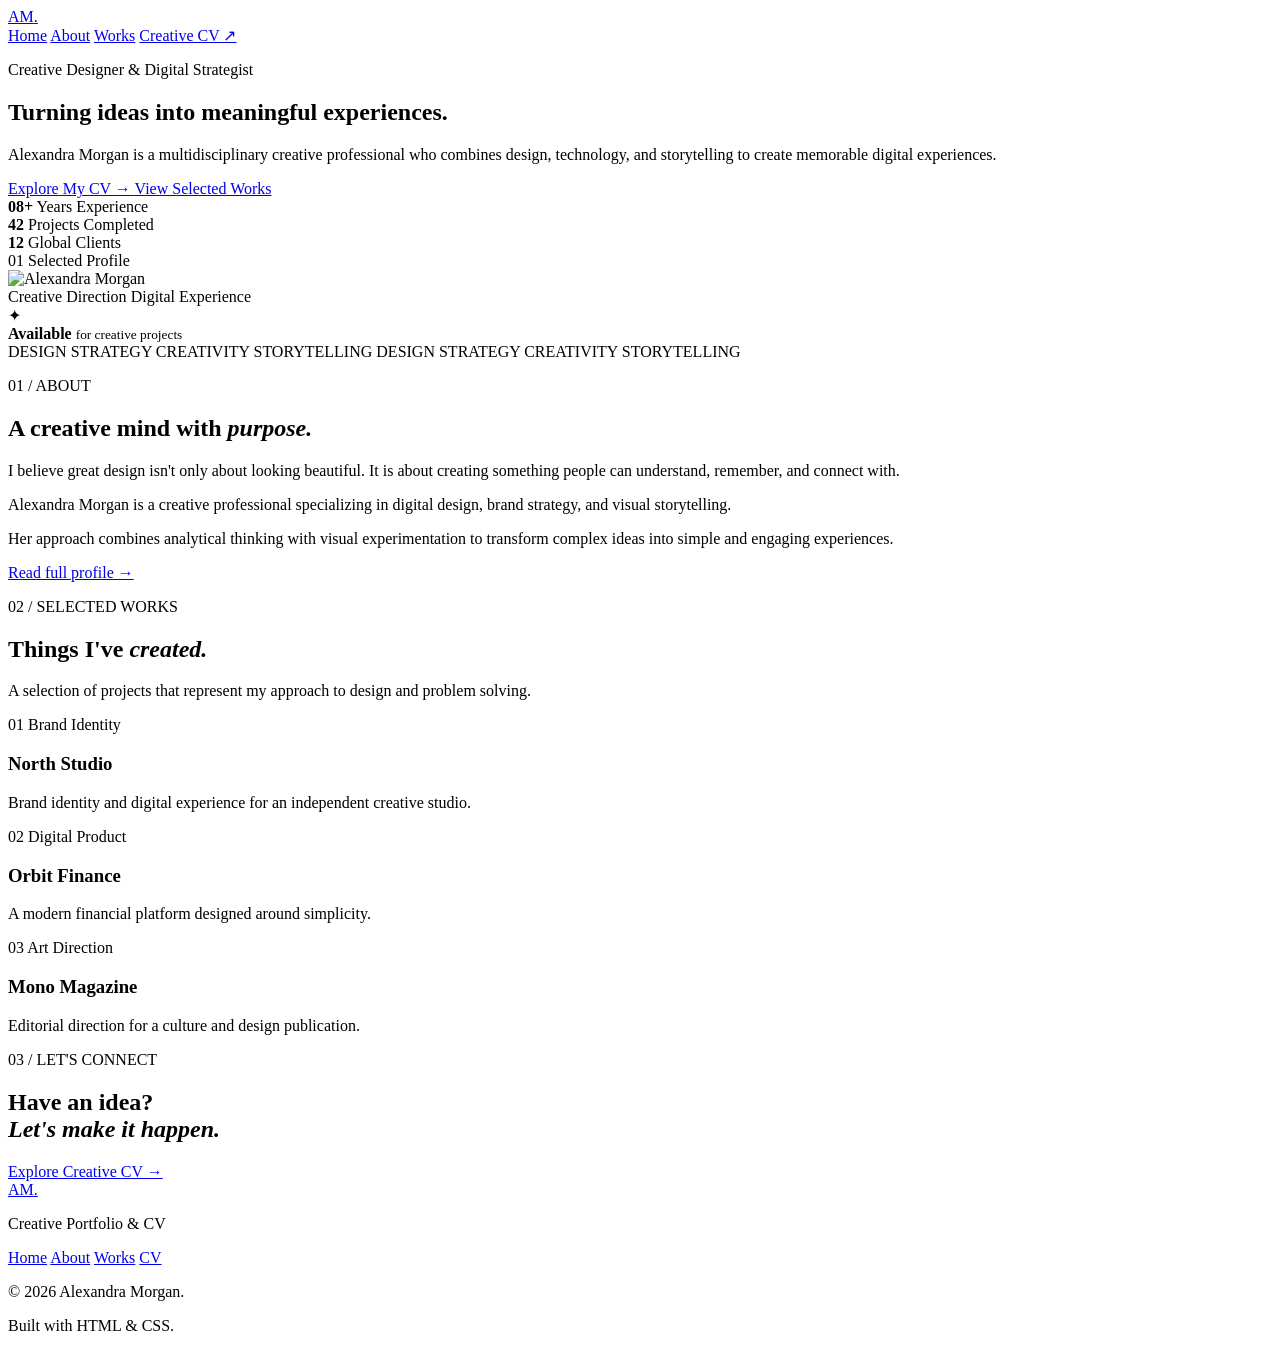
==== index.html @ a30b36d8 "Add files via upload" ====
<!DOCTYPE html>
<html lang="id">
<head>
    <meta charset="UTF-8">
    <meta name="viewport" content="width=device-width, initial-scale=1.0">

    <title>Alexandra Morgan | Creative Portfolio</title>

    <link rel="stylesheet" href="css/style.css">
</head>

<body>

    <!-- ================= NAVBAR ================= -->
    <header class="navbar">
        <div class="container nav-container">

            <a href="index.html" class="logo">
                AM<span>.</span>
            </a>

            <nav class="nav-menu">
                <a href="index.html" class="nav-link active">Home</a>
                <a href="#about" class="nav-link">About</a>
                <a href="#works" class="nav-link">Works</a>
                <a href="cv.html" class="nav-link nav-cv">Creative CV ↗</a>
            </nav>

        </div>
    </header>


    <main>

        <!-- ================= HERO ================= -->
        <section class="hero">

            <div class="hero-decoration decoration-one"></div>
            <div class="hero-decoration decoration-two"></div>

            <div class="container hero-grid">

                <div class="hero-content">

                    <p class="eyebrow">
                        Creative Designer & Digital Strategist
                    </p>

                    <h1>
                        Turning ideas into
                        <span>meaningful experiences.</span>
                    </h1>

                    <p class="hero-description">
                        Alexandra Morgan is a multidisciplinary creative
                        professional who combines design, technology, and
                        storytelling to create memorable digital experiences.
                    </p>

                    <div class="hero-buttons">

                        <a href="cv.html" class="btn btn-primary">
                            Explore My CV
                            <span>→</span>
                        </a>

                        <a href="#works" class="btn btn-secondary">
                            View Selected Works
                        </a>

                    </div>

                    <div class="hero-stats">

                        <div class="stat">
                            <strong>08+</strong>
                            <span>Years Experience</span>
                        </div>

                        <div class="stat">
                            <strong>42</strong>
                            <span>Projects Completed</span>
                        </div>

                        <div class="stat">
                            <strong>12</strong>
                            <span>Global Clients</span>
                        </div>

                    </div>

                </div>


                <div class="hero-visual">

                    <div class="image-frame">

                        <div class="image-label">
                            <span>01</span>
                            Selected Profile
                        </div>

                        <img
                            src="assets/profile.jpg"
                            alt="Alexandra Morgan"
                        >

                        <div class="image-caption">
                            <span>Creative Direction</span>
                            <span>Digital Experience</span>
                        </div>

                    </div>

                    <div class="floating-card">
                        <span class="floating-icon">✦</span>
                        <div>
                            <strong>Available</strong>
                            <small>for creative projects</small>
                        </div>
                    </div>

                </div>

            </div>

        </section>


        <!-- ================= MARQUEE ================= -->
        <section class="marquee-section">

            <div class="marquee">
                <span>DESIGN</span>
                <span>STRATEGY</span>
                <span>CREATIVITY</span>
                <span>STORYTELLING</span>
                <span>DESIGN</span>
                <span>STRATEGY</span>
                <span>CREATIVITY</span>
                <span>STORYTELLING</span>
            </div>

        </section>


        <!-- ================= ABOUT ================= -->
        <section class="section about-section" id="about">

            <div class="container">

                <div class="section-heading">

                    <p class="section-number">01 / ABOUT</p>

                    <h2>
                        A creative mind with
                        <em>purpose.</em>
                    </h2>

                </div>


                <div class="about-grid">

                    <div class="about-intro">

                        <p class="large-text">
                            I believe great design isn't only about
                            looking beautiful. It is about creating
                            something people can understand, remember,
                            and connect with.
                        </p>

                    </div>


                    <div class="about-description">

                        <p>
                            Alexandra Morgan is a creative professional
                            specializing in digital design, brand strategy,
                            and visual storytelling.
                        </p>

                        <p>
                            Her approach combines analytical thinking with
                            visual experimentation to transform complex
                            ideas into simple and engaging experiences.
                        </p>

                        <a href="cv.html" class="text-link">
                            Read full profile →
                        </a>

                    </div>

                </div>

            </div>

        </section>


        <!-- ================= WORKS ================= -->
        <section class="section works-section" id="works">

            <div class="container">

                <div class="section-heading heading-flex">

                    <div>
                        <p class="section-number">02 / SELECTED WORKS</p>

                        <h2>
                            Things I've
                            <em>created.</em>
                        </h2>
                    </div>

                    <p class="heading-description">
                        A selection of projects that represent my
                        approach to design and problem solving.
                    </p>

                </div>


                <div class="works-grid">

                    <article class="work-card work-large">

                        <div class="work-image work-image-one">
                            <span class="work-number">01</span>
                            <span class="work-category">
                                Brand Identity
                            </span>
                        </div>

                        <div class="work-info">
                            <h3>North Studio</h3>
                            <p>
                                Brand identity and digital experience
                                for an independent creative studio.
                            </p>
                        </div>

                    </article>


                    <article class="work-card">

                        <div class="work-image work-image-two">
                            <span class="work-number">02</span>
                            <span class="work-category">
                                Digital Product
                            </span>
                        </div>

                        <div class="work-info">
                            <h3>Orbit Finance</h3>
                            <p>
                                A modern financial platform designed
                                around simplicity.
                            </p>
                        </div>

                    </article>


                    <article class="work-card">

                        <div class="work-image work-image-three">
                            <span class="work-number">03</span>
                            <span class="work-category">
                                Art Direction
                            </span>
                        </div>

                        <div class="work-info">
                            <h3>Mono Magazine</h3>
                            <p>
                                Editorial direction for a culture
                                and design publication.
                            </p>
                        </div>

                    </article>

                </div>

            </div>

        </section>


        <!-- ================= CTA ================= -->
        <section class="cta-section">

            <div class="container cta-content">

                <p class="section-number">03 / LET'S CONNECT</p>

                <h2>
                    Have an idea?
                    <br>
                    <em>Let's make it happen.</em>
                </h2>

                <a href="cv.html" class="btn btn-light">
                    Explore Creative CV →
                </a>

            </div>

        </section>

    </main>


    <!-- ================= FOOTER ================= -->
    <footer class="footer">

        <div class="container footer-grid">

            <div>
                <a href="index.html" class="logo">
                    AM<span>.</span>
                </a>

                <p>
                    Creative Portfolio & CV
                </p>
            </div>

            <div class="footer-links">
                <a href="index.html">Home</a>
                <a href="#about">About</a>
                <a href="#works">Works</a>
                <a href="cv.html">CV</a>
            </div>

            <div class="footer-copy">
                <p>
                    © 2026 Alexandra Morgan.
                </p>
                <p>
                    Built with HTML & CSS.
                </p>
            </div>

        </div>

    </footer>

</body>
</html>
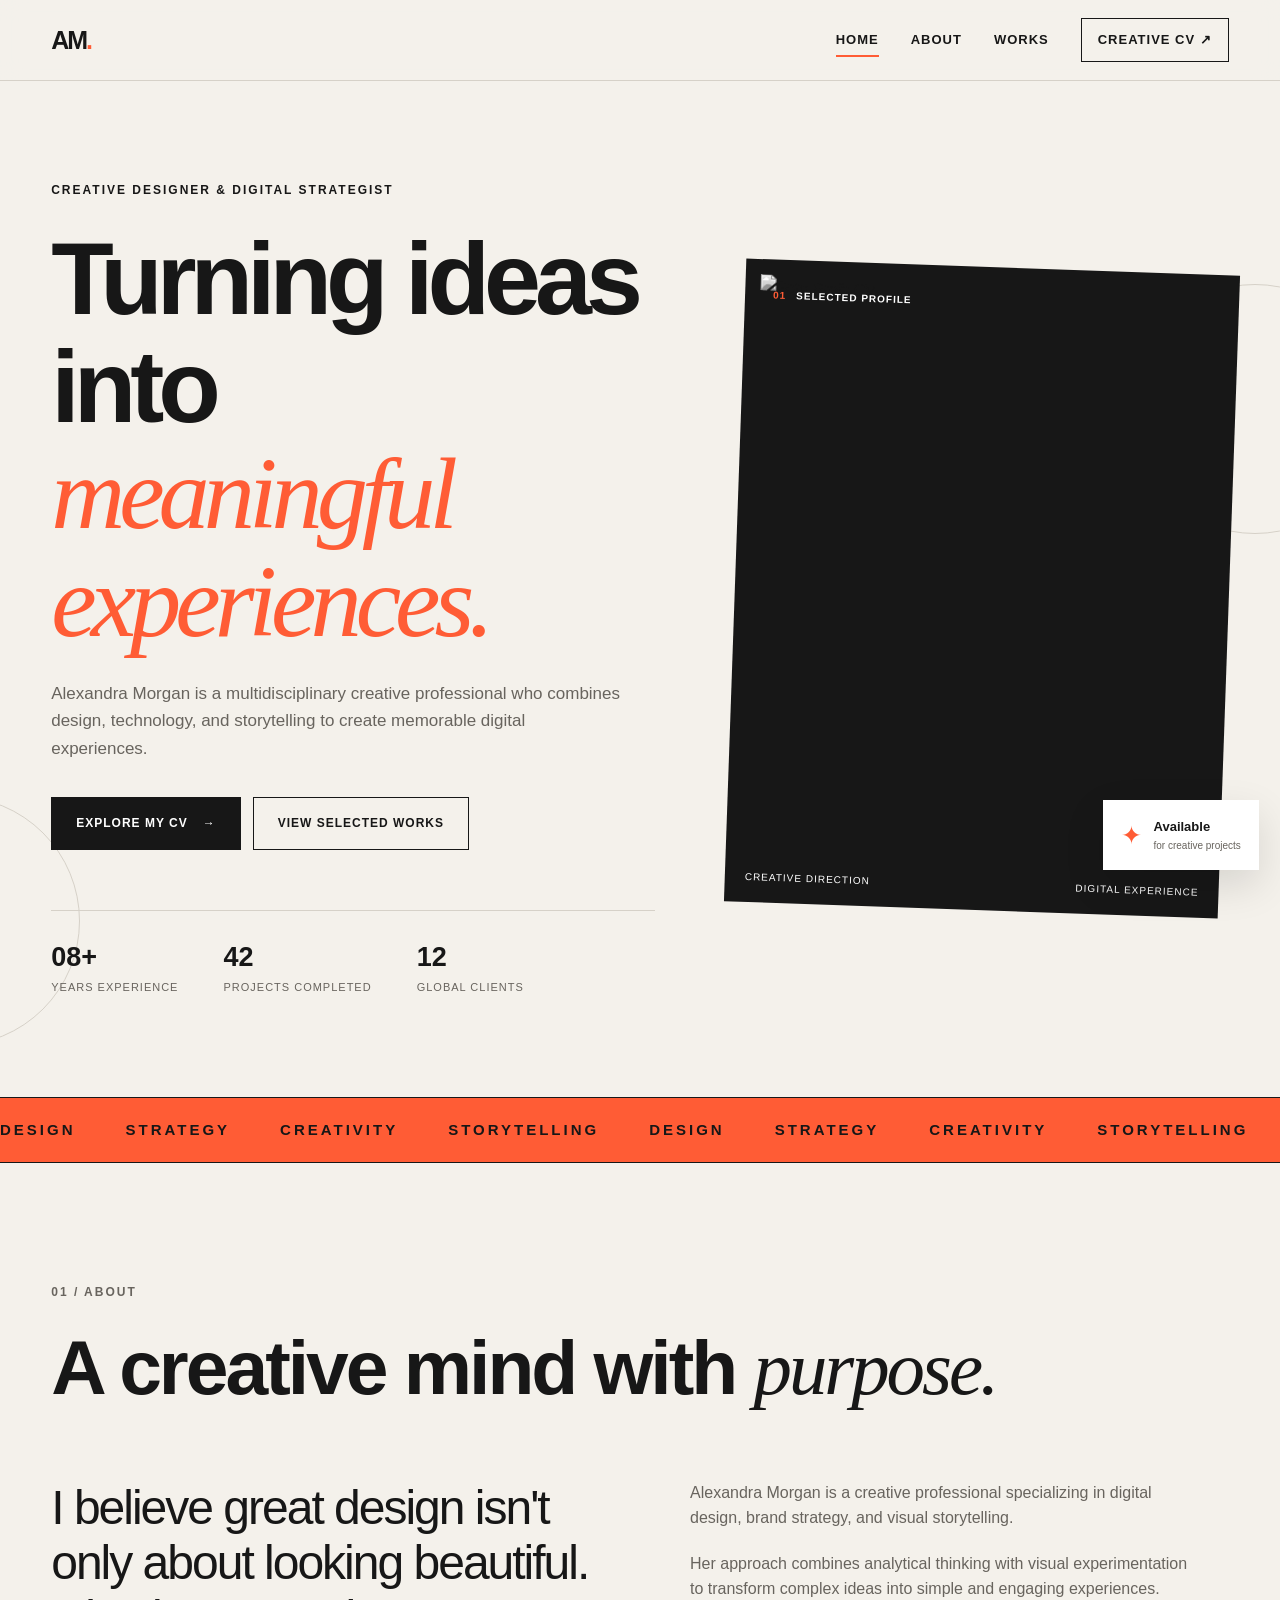
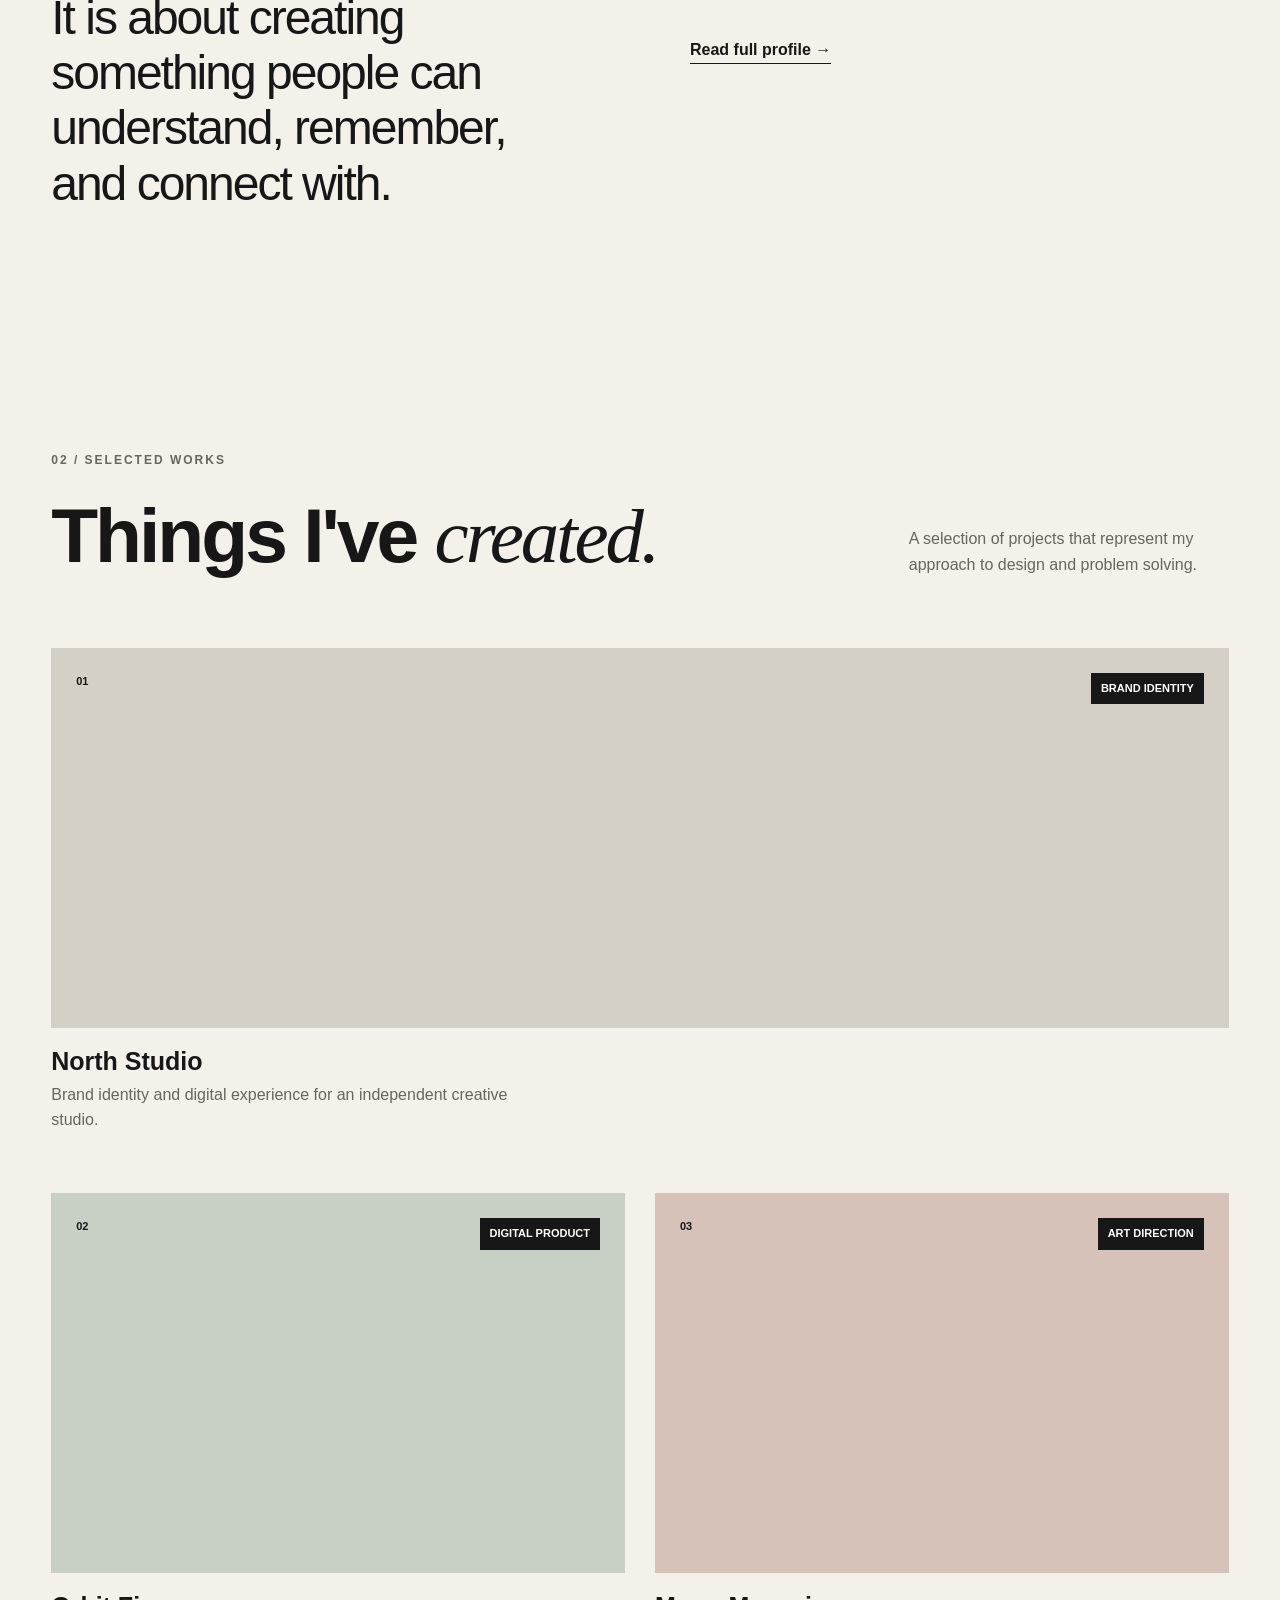
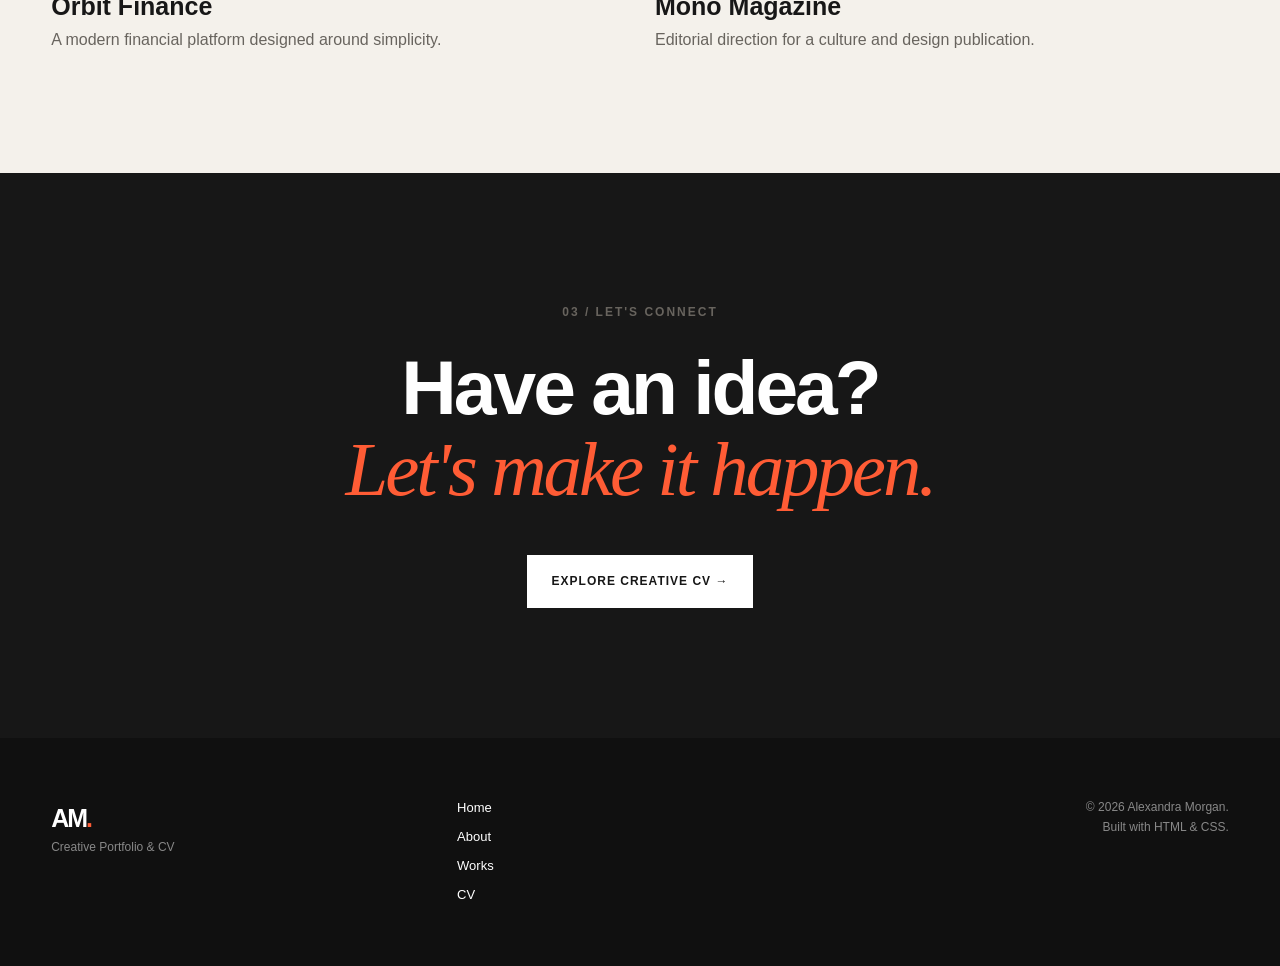
==== commit bdde579c: "Update index.html" ====
--- a/index.html
+++ b/index.html
@@ -102,8 +102,8 @@
                         </div>
 
                         <img
-                            src="assets/profile.jpg"
-                            alt="Alexandra Morgan"
+                            src="assets/profile.avif"
+                            alt="Foto Profil CV"
                         >
 
                         <div class="image-caption">
@@ -355,4 +355,4 @@
     </footer>
 
 </body>
-</html>+</html>
--- a/css/style.css
+++ b/css/style.css
@@ -0,0 +1,1251 @@
+/* =====================================================
+   RESET
+===================================================== */
+
+* {
+    margin: 0;
+    padding: 0;
+    box-sizing: border-box;
+}
+
+html {
+    scroll-behavior: smooth;
+}
+
+body {
+    font-family: Arial, Helvetica, sans-serif;
+    background: #f4f1eb;
+    color: #171717;
+    line-height: 1.6;
+}
+
+img {
+    max-width: 100%;
+    display: block;
+}
+
+a {
+    color: inherit;
+    text-decoration: none;
+}
+
+
+/* =====================================================
+   VARIABLES
+===================================================== */
+
+:root {
+    --bg: #f4f1eb;
+    --dark: #171717;
+    --muted: #68645e;
+    --light: #ffffff;
+    --line: #d6d1c8;
+    --accent: #ff5c35;
+
+    --container: 1180px;
+}
+
+
+/* =====================================================
+   GLOBAL
+===================================================== */
+
+.container {
+    width: min(92%, var(--container));
+    margin: 0 auto;
+}
+
+.section {
+    padding: 120px 0;
+}
+
+.eyebrow,
+.section-number {
+    text-transform: uppercase;
+    letter-spacing: 2px;
+    font-size: 12px;
+    font-weight: 700;
+}
+
+.section-number {
+    color: var(--muted);
+    margin-bottom: 25px;
+}
+
+h1,
+h2,
+h3 {
+    line-height: 1.05;
+}
+
+h2 {
+    font-size: clamp(42px, 6vw, 78px);
+    letter-spacing: -3px;
+}
+
+h2 em {
+    font-family: Georgia, serif;
+    font-weight: 400;
+}
+
+
+/* =====================================================
+   NAVBAR
+===================================================== */
+
+.navbar {
+    position: sticky;
+    top: 0;
+    z-index: 1000;
+
+    background: rgba(244, 241, 235, 0.92);
+    backdrop-filter: blur(12px);
+
+    border-bottom: 1px solid var(--line);
+}
+
+.nav-container {
+    min-height: 80px;
+
+    display: flex;
+    align-items: center;
+    justify-content: space-between;
+}
+
+.logo {
+    font-size: 25px;
+    font-weight: 900;
+    letter-spacing: -2px;
+}
+
+.logo span {
+    color: var(--accent);
+}
+
+.nav-menu {
+    display: flex;
+    align-items: center;
+    gap: 32px;
+}
+
+.nav-link {
+    position: relative;
+
+    font-size: 13px;
+    font-weight: 700;
+    text-transform: uppercase;
+    letter-spacing: 1px;
+
+    transition: color 0.3s ease;
+}
+
+.nav-link::after {
+    content: "";
+
+    position: absolute;
+    left: 0;
+    bottom: -7px;
+
+    width: 0;
+    height: 2px;
+
+    background: var(--accent);
+
+    transition: width 0.3s ease;
+}
+
+.nav-link:hover::after,
+.nav-link.active::after {
+    width: 100%;
+}
+
+.nav-link:hover {
+    color: var(--accent);
+}
+
+.nav-cv {
+    border: 1px solid var(--dark);
+    padding: 11px 16px;
+}
+
+.nav-cv:hover {
+    background: var(--dark);
+    color: var(--light);
+}
+
+
+/* =====================================================
+   HERO
+===================================================== */
+
+.hero {
+    position: relative;
+    overflow: hidden;
+
+    min-height: calc(100vh - 80px);
+
+    display: flex;
+    align-items: center;
+
+    padding: 100px 0;
+}
+
+.hero-grid {
+    display: grid;
+    grid-template-columns: 1.1fr 0.9fr;
+    align-items: center;
+    gap: 80px;
+}
+
+.hero-content {
+    position: relative;
+    z-index: 2;
+}
+
+.hero h1 {
+    max-width: 800px;
+
+    margin: 25px 0;
+
+    font-size: clamp(58px, 8vw, 105px);
+    letter-spacing: -6px;
+}
+
+.hero h1 span {
+    display: block;
+    color: var(--accent);
+
+    font-family: Georgia, serif;
+    font-style: italic;
+    font-weight: 400;
+}
+
+.hero-description {
+    max-width: 570px;
+
+    margin-bottom: 35px;
+
+    color: var(--muted);
+    font-size: 17px;
+}
+
+.hero-buttons {
+    display: flex;
+    flex-wrap: wrap;
+    gap: 12px;
+}
+
+
+/* =====================================================
+   BUTTON
+===================================================== */
+
+.btn {
+    display: inline-flex;
+    align-items: center;
+    justify-content: center;
+    gap: 15px;
+
+    padding: 16px 24px;
+
+    border: 1px solid var(--dark);
+
+    font-size: 12px;
+    font-weight: 800;
+    text-transform: uppercase;
+    letter-spacing: 1px;
+
+    transition:
+        transform 0.3s ease,
+        background 0.3s ease,
+        color 0.3s ease;
+}
+
+.btn:hover {
+    transform: translateY(-4px);
+}
+
+.btn-primary {
+    background: var(--dark);
+    color: var(--light);
+}
+
+.btn-primary:hover {
+    background: var(--accent);
+    border-color: var(--accent);
+}
+
+.btn-secondary:hover {
+    background: var(--dark);
+    color: var(--light);
+}
+
+.btn-light {
+    background: var(--light);
+    color: var(--dark);
+    border-color: var(--light);
+}
+
+.btn-light:hover {
+    background: transparent;
+    color: var(--light);
+}
+
+
+/* =====================================================
+   HERO STATS
+===================================================== */
+
+.hero-stats {
+    display: flex;
+    gap: 45px;
+
+    margin-top: 60px;
+    padding-top: 25px;
+
+    border-top: 1px solid var(--line);
+}
+
+.stat {
+    display: flex;
+    flex-direction: column;
+}
+
+.stat strong {
+    font-size: 27px;
+}
+
+.stat span {
+    color: var(--muted);
+    font-size: 11px;
+    text-transform: uppercase;
+    letter-spacing: 1px;
+}
+
+
+/* =====================================================
+   HERO IMAGE
+===================================================== */
+
+.hero-visual {
+    position: relative;
+}
+
+.image-frame {
+    position: relative;
+
+    padding: 15px;
+
+    background: var(--dark);
+
+    transform: rotate(2deg);
+
+    transition: transform 0.5s ease;
+}
+
+.image-frame:hover {
+    transform: rotate(0deg);
+}
+
+.image-frame img {
+    width: 100%;
+    aspect-ratio: 4 / 5;
+    object-fit: cover;
+    filter: grayscale(100%);
+}
+
+.image-label {
+    position: absolute;
+    top: 28px;
+    left: 28px;
+
+    z-index: 2;
+
+    display: flex;
+    gap: 10px;
+
+    color: var(--light);
+
+    font-size: 10px;
+    font-weight: 700;
+    text-transform: uppercase;
+    letter-spacing: 1px;
+}
+
+.image-label span {
+    color: var(--accent);
+}
+
+.image-caption {
+    display: flex;
+    justify-content: space-between;
+
+    padding: 15px 5px 2px;
+
+    color: var(--light);
+
+    font-size: 10px;
+    text-transform: uppercase;
+    letter-spacing: 1px;
+}
+
+.floating-card {
+    position: absolute;
+    right: -30px;
+    bottom: 40px;
+
+    display: flex;
+    align-items: center;
+    gap: 12px;
+
+    padding: 15px 18px;
+
+    background: var(--light);
+    box-shadow: 0 15px 40px rgba(0, 0, 0, 0.12);
+}
+
+.floating-card strong,
+.floating-card small {
+    display: block;
+}
+
+.floating-card strong {
+    font-size: 13px;
+}
+
+.floating-card small {
+    color: var(--muted);
+    font-size: 10px;
+}
+
+.floating-icon {
+    color: var(--accent);
+    font-size: 25px;
+}
+
+
+/* =====================================================
+   DECORATION
+===================================================== */
+
+.hero-decoration {
+    position: absolute;
+
+    width: 250px;
+    height: 250px;
+
+    border-radius: 50%;
+
+    border: 1px solid var(--line);
+}
+
+.decoration-one {
+    right: -100px;
+    top: 20%;
+}
+
+.decoration-two {
+    left: -170px;
+    bottom: 5%;
+}
+
+
+/* =====================================================
+   MARQUEE
+===================================================== */
+
+.marquee-section {
+    overflow: hidden;
+
+    border-top: 1px solid var(--dark);
+    border-bottom: 1px solid var(--dark);
+
+    padding: 20px 0;
+
+    background: var(--accent);
+}
+
+.marquee {
+    display: flex;
+    width: max-content;
+    gap: 50px;
+
+    animation: marquee 20s linear infinite;
+}
+
+.marquee span {
+    font-size: 15px;
+    font-weight: 900;
+    letter-spacing: 3px;
+}
+
+@keyframes marquee {
+    from {
+        transform: translateX(0);
+    }
+
+    to {
+        transform: translateX(-50%);
+    }
+}
+
+
+/* =====================================================
+   ABOUT
+===================================================== */
+
+.section-heading {
+    margin-bottom: 70px;
+}
+
+.about-grid {
+    display: grid;
+    grid-template-columns: 1fr 1fr;
+    gap: 100px;
+}
+
+.large-text {
+    font-size: clamp(30px, 4vw, 48px);
+    line-height: 1.15;
+    letter-spacing: -2px;
+}
+
+.about-description {
+    max-width: 500px;
+    color: var(--muted);
+}
+
+.about-description p + p {
+    margin-top: 20px;
+}
+
+.text-link {
+    display: inline-block;
+
+    margin-top: 35px;
+
+    color: var(--dark);
+
+    border-bottom: 1px solid var(--dark);
+
+    font-weight: 700;
+}
+
+.text-link:hover {
+    color: var(--accent);
+    border-color: var(--accent);
+}
+
+
+/* =====================================================
+   WORKS
+===================================================== */
+
+.heading-flex {
+    display: flex;
+    align-items: end;
+    justify-content: space-between;
+    gap: 40px;
+}
+
+.heading-description {
+    max-width: 320px;
+    color: var(--muted);
+}
+
+.works-grid {
+    display: grid;
+    grid-template-columns: repeat(2, 1fr);
+    gap: 60px 30px;
+}
+
+.work-card {
+    transition: transform 0.3s ease;
+}
+
+.work-card:hover {
+    transform: translateY(-8px);
+}
+
+.work-large {
+    grid-column: span 2;
+}
+
+.work-image {
+    position: relative;
+
+    min-height: 380px;
+
+    display: flex;
+    align-items: space-between;
+    justify-content: space-between;
+
+    padding: 25px;
+
+    overflow: hidden;
+}
+
+.work-image::after {
+    content: "VIEW PROJECT →";
+
+    position: absolute;
+    right: 25px;
+    bottom: 25px;
+
+    padding: 10px 14px;
+
+    background: var(--light);
+
+    font-size: 10px;
+    font-weight: 800;
+
+    transform: translateY(70px);
+
+    transition: transform 0.3s ease;
+}
+
+.work-card:hover .work-image::after {
+    transform: translateY(0);
+}
+
+.work-image-one {
+    background: #d4d0c7;
+}
+
+.work-image-two {
+    background: #c8d0c6;
+}
+
+.work-image-three {
+    background: #d6c2b9;
+}
+
+.work-number,
+.work-category {
+    position: relative;
+    z-index: 2;
+
+    font-size: 11px;
+    font-weight: 800;
+    text-transform: uppercase;
+}
+
+.work-number {
+    align-self: flex-start;
+}
+
+.work-category {
+    align-self: flex-start;
+
+    padding: 7px 10px;
+
+    background: var(--dark);
+    color: var(--light);
+}
+
+.work-info {
+    padding-top: 20px;
+}
+
+.work-info h3 {
+    margin-bottom: 8px;
+
+    font-size: 25px;
+}
+
+.work-info p {
+    max-width: 500px;
+
+    color: var(--muted);
+}
+
+
+/* =====================================================
+   CTA
+===================================================== */
+
+.cta-section {
+    padding: 130px 0;
+
+    background: var(--dark);
+    color: var(--light);
+
+    text-align: center;
+}
+
+.cta-content h2 {
+    max-width: 850px;
+
+    margin: 0 auto 45px;
+}
+
+.cta-content h2 em {
+    color: var(--accent);
+}
+
+
+/* =====================================================
+   FOOTER
+===================================================== */
+
+.footer {
+    padding: 60px 0;
+
+    background: #101010;
+    color: var(--light);
+}
+
+.footer-grid {
+    display: grid;
+    grid-template-columns: 1fr 1fr 1fr;
+    gap: 40px;
+}
+
+.footer p {
+    color: #888;
+    font-size: 12px;
+}
+
+.footer-links {
+    display: flex;
+    flex-direction: column;
+    gap: 8px;
+}
+
+.footer-links a {
+    font-size: 13px;
+}
+
+.footer-links a:hover {
+    color: var(--accent);
+}
+
+.footer-copy {
+    text-align: right;
+}
+
+
+/* =====================================================
+   CV HERO
+===================================================== */
+
+.cv-hero {
+    padding: 100px 0;
+
+    border-bottom: 1px solid var(--line);
+}
+
+.cv-header-grid {
+    display: grid;
+    grid-template-columns: 0.8fr 1.2fr;
+    align-items: center;
+    gap: 100px;
+}
+
+.cv-photo {
+    position: relative;
+
+    background: var(--dark);
+    padding: 15px;
+}
+
+.cv-photo img {
+    aspect-ratio: 4 / 5;
+    width: 100%;
+    object-fit: cover;
+    filter: grayscale(100%);
+}
+
+.photo-number {
+    position: absolute;
+    top: 30px;
+    left: 30px;
+
+    z-index: 2;
+
+    color: var(--light);
+
+    font-size: 10px;
+    font-weight: 700;
+    letter-spacing: 2px;
+}
+
+.cv-introduction h1 {
+    margin: 25px 0;
+
+    font-size: clamp(65px, 9vw, 120px);
+    letter-spacing: -7px;
+}
+
+.cv-introduction h1 span {
+    display: block;
+
+    color: var(--accent);
+
+    font-family: Georgia, serif;
+    font-style: italic;
+    font-weight: 400;
+}
+
+.cv-role {
+    margin-bottom: 30px;
+
+    font-size: 21px;
+    font-weight: 700;
+}
+
+.cv-summary {
+    max-width: 600px;
+
+    color: var(--muted);
+}
+
+.cv-contact {
+    display: flex;
+    flex-wrap: wrap;
+    gap: 25px;
+
+    margin-top: 35px;
+    padding-top: 20px;
+
+    border-top: 1px solid var(--line);
+
+    font-size: 12px;
+    font-weight: 700;
+}
+
+.cv-contact a:hover {
+    color: var(--accent);
+}
+
+
+/* =====================================================
+   CV SECTION
+===================================================== */
+
+.cv-section {
+    border-bottom: 1px solid var(--line);
+}
+
+.cv-section-title {
+    display: flex;
+    align-items: baseline;
+    gap: 20px;
+
+    margin-bottom: 70px;
+}
+
+.cv-section-title span {
+    color: var(--accent);
+
+    font-size: 12px;
+    font-weight: 800;
+}
+
+.cv-section-title h2 {
+    font-size: clamp(40px, 5vw, 65px);
+}
+
+
+/* =====================================================
+   CHARACTER
+===================================================== */
+
+.character-grid {
+    display: grid;
+    grid-template-columns: 1fr 1fr;
+    gap: 100px;
+}
+
+.quote {
+    max-width: 600px;
+
+    font-size: clamp(35px, 5vw, 65px);
+    line-height: 1.1;
+    letter-spacing: -3px;
+}
+
+.quote em {
+    color: var(--accent);
+    font-family: Georgia, serif;
+    font-weight: 400;
+}
+
+.character-description {
+    color: var(--muted);
+    max-width: 500px;
+}
+
+.character-description p + p {
+    margin-top: 20px;
+}
+
+
+/* =====================================================
+   EXPERIENCE
+===================================================== */
+
+.timeline {
+    border-top: 1px solid var(--line);
+}
+
+.timeline-item {
+    display: grid;
+    grid-template-columns: 0.5fr 1.5fr;
+    gap: 60px;
+
+    padding: 40px 0;
+
+    border-bottom: 1px solid var(--line);
+}
+
+.timeline-date {
+    color: var(--muted);
+
+    font-size: 12px;
+    font-weight: 700;
+}
+
+.timeline-content h3 {
+    font-size: 27px;
+}
+
+.company {
+    margin: 8px 0 15px;
+
+    color: var(--accent);
+
+    font-weight: 700;
+}
+
+.timeline-content > p {
+    max-width: 650px;
+    color: var(--muted);
+}
+
+.tag-list {
+    display: flex;
+    flex-wrap: wrap;
+    gap: 8px;
+
+    margin-top: 20px;
+}
+
+.tag-list span {
+    padding: 6px 10px;
+
+    border: 1px solid var(--line);
+
+    font-size: 10px;
+    text-transform: uppercase;
+    letter-spacing: 1px;
+}
+
+
+/* =====================================================
+   EDUCATION
+===================================================== */
+
+.education-grid {
+    display: grid;
+    grid-template-columns: repeat(2, 1fr);
+    gap: 25px;
+}
+
+.education-card {
+    padding: 40px;
+
+    border: 1px solid var(--line);
+
+    transition:
+        background 0.3s ease,
+        transform 0.3s ease;
+}
+
+.education-card:hover {
+    background: var(--dark);
+    color: var(--light);
+
+    transform: translateY(-6px);
+}
+
+.education-year {
+    color: var(--accent);
+
+    font-size: 11px;
+    font-weight: 800;
+}
+
+.education-card h3 {
+    margin: 35px 0 8px;
+
+    font-size: 30px;
+}
+
+.education-card p {
+    color: var(--muted);
+}
+
+.education-card:hover p {
+    color: #aaa;
+}
+
+.education-card small {
+    display: block;
+
+    margin-top: 30px;
+
+    color: var(--muted);
+}
+
+
+/* =====================================================
+   SKILLS
+===================================================== */
+
+.skills-grid {
+    display: grid;
+    grid-template-columns: repeat(3, 1fr);
+    gap: 50px;
+}
+
+.skill-category h3 {
+    margin-bottom: 30px;
+
+    font-size: 25px;
+}
+
+.skill {
+    margin-bottom: 25px;
+}
+
+.skill > span {
+    display: block;
+
+    margin-bottom: 8px;
+
+    font-size: 12px;
+    font-weight: 700;
+}
+
+.skill-bar {
+    width: 100%;
+    height: 4px;
+
+    background: var(--line);
+}
+
+.skill-progress {
+    height: 100%;
+
+    background: var(--accent);
+}
+
+.progress-95 {
+    width: 95%;
+}
+
+.progress-90 {
+    width: 90%;
+}
+
+.progress-85 {
+    width: 85%;
+}
+
+.progress-80 {
+    width: 80%;
+}
+
+.tool-list {
+    display: flex;
+    flex-wrap: wrap;
+    gap: 8px;
+}
+
+.tool-list span {
+    padding: 9px 12px;
+
+    border: 1px solid var(--line);
+
+    font-size: 11px;
+}
+
+
+/* =====================================================
+   RESPONSIVE TABLET
+===================================================== */
+
+@media (max-width: 900px) {
+
+    .hero-grid {
+        grid-template-columns: 1fr;
+    }
+
+    .hero-visual {
+        max-width: 600px;
+        margin: 0 auto;
+    }
+
+    .about-grid,
+    .character-grid {
+        grid-template-columns: 1fr;
+        gap: 50px;
+    }
+
+    .cv-header-grid {
+        grid-template-columns: 1fr;
+        gap: 60px;
+    }
+
+    .cv-photo {
+        max-width: 500px;
+    }
+
+    .skills-grid {
+        grid-template-columns: 1fr 1fr;
+    }
+
+    .footer-grid {
+        grid-template-columns: 1fr 1fr;
+    }
+
+    .footer-copy {
+        text-align: left;
+    }
+}
+
+
+/* =====================================================
+   RESPONSIVE MOBILE
+===================================================== */
+
+@media (max-width: 600px) {
+
+    .section {
+        padding: 80px 0;
+    }
+
+    .navbar {
+        position: relative;
+    }
+
+    .nav-container {
+        flex-direction: column;
+        gap: 20px;
+
+        padding: 20px 0;
+    }
+
+    .nav-menu {
+        width: 100%;
+
+        justify-content: center;
+
+        gap: 15px;
+        flex-wrap: wrap;
+    }
+
+    .nav-link {
+        font-size: 10px;
+    }
+
+    .hero {
+        padding: 70px 0;
+    }
+
+    .hero h1 {
+        font-size: 55px;
+        letter-spacing: -4px;
+    }
+
+    .hero-description {
+        font-size: 15px;
+    }
+
+    .hero-buttons {
+        flex-direction: column;
+        align-items: stretch;
+    }
+
+    .btn {
+        width: 100%;
+    }
+
+    .hero-stats {
+        gap: 20px;
+        justify-content: space-between;
+    }
+
+    .stat strong {
+        font-size: 20px;
+    }
+
+    .stat span {
+        font-size: 8px;
+    }
+
+    .floating-card {
+        right: -5px;
+        bottom: 20px;
+    }
+
+    .heading-flex {
+        flex-direction: column;
+        align-items: flex-start;
+    }
+
+    .works-grid {
+        grid-template-columns: 1fr;
+        gap: 45px;
+    }
+
+    .work-large {
+        grid-column: span 1;
+    }
+
+    .work-image {
+        min-height: 280px;
+    }
+
+    .footer-grid {
+        grid-template-columns: 1fr;
+    }
+
+    .cv-hero {
+        padding: 70px 0;
+    }
+
+    .cv-introduction h1 {
+        font-size: 65px;
+        letter-spacing: -5px;
+    }
+
+    .cv-contact {
+        flex-direction: column;
+        gap: 10px;
+    }
+
+    .timeline-item {
+        grid-template-columns: 1fr;
+        gap: 15px;
+    }
+
+    .education-grid,
+    .skills-grid {
+        grid-template-columns: 1fr;
+    }
+
+    .education-card {
+        padding: 30px;
+    }
+
+    .cta-section {
+        padding: 90px 0;
+    }
+
+    h2 {
+        letter-spacing: -2px;
+    }
+
+}
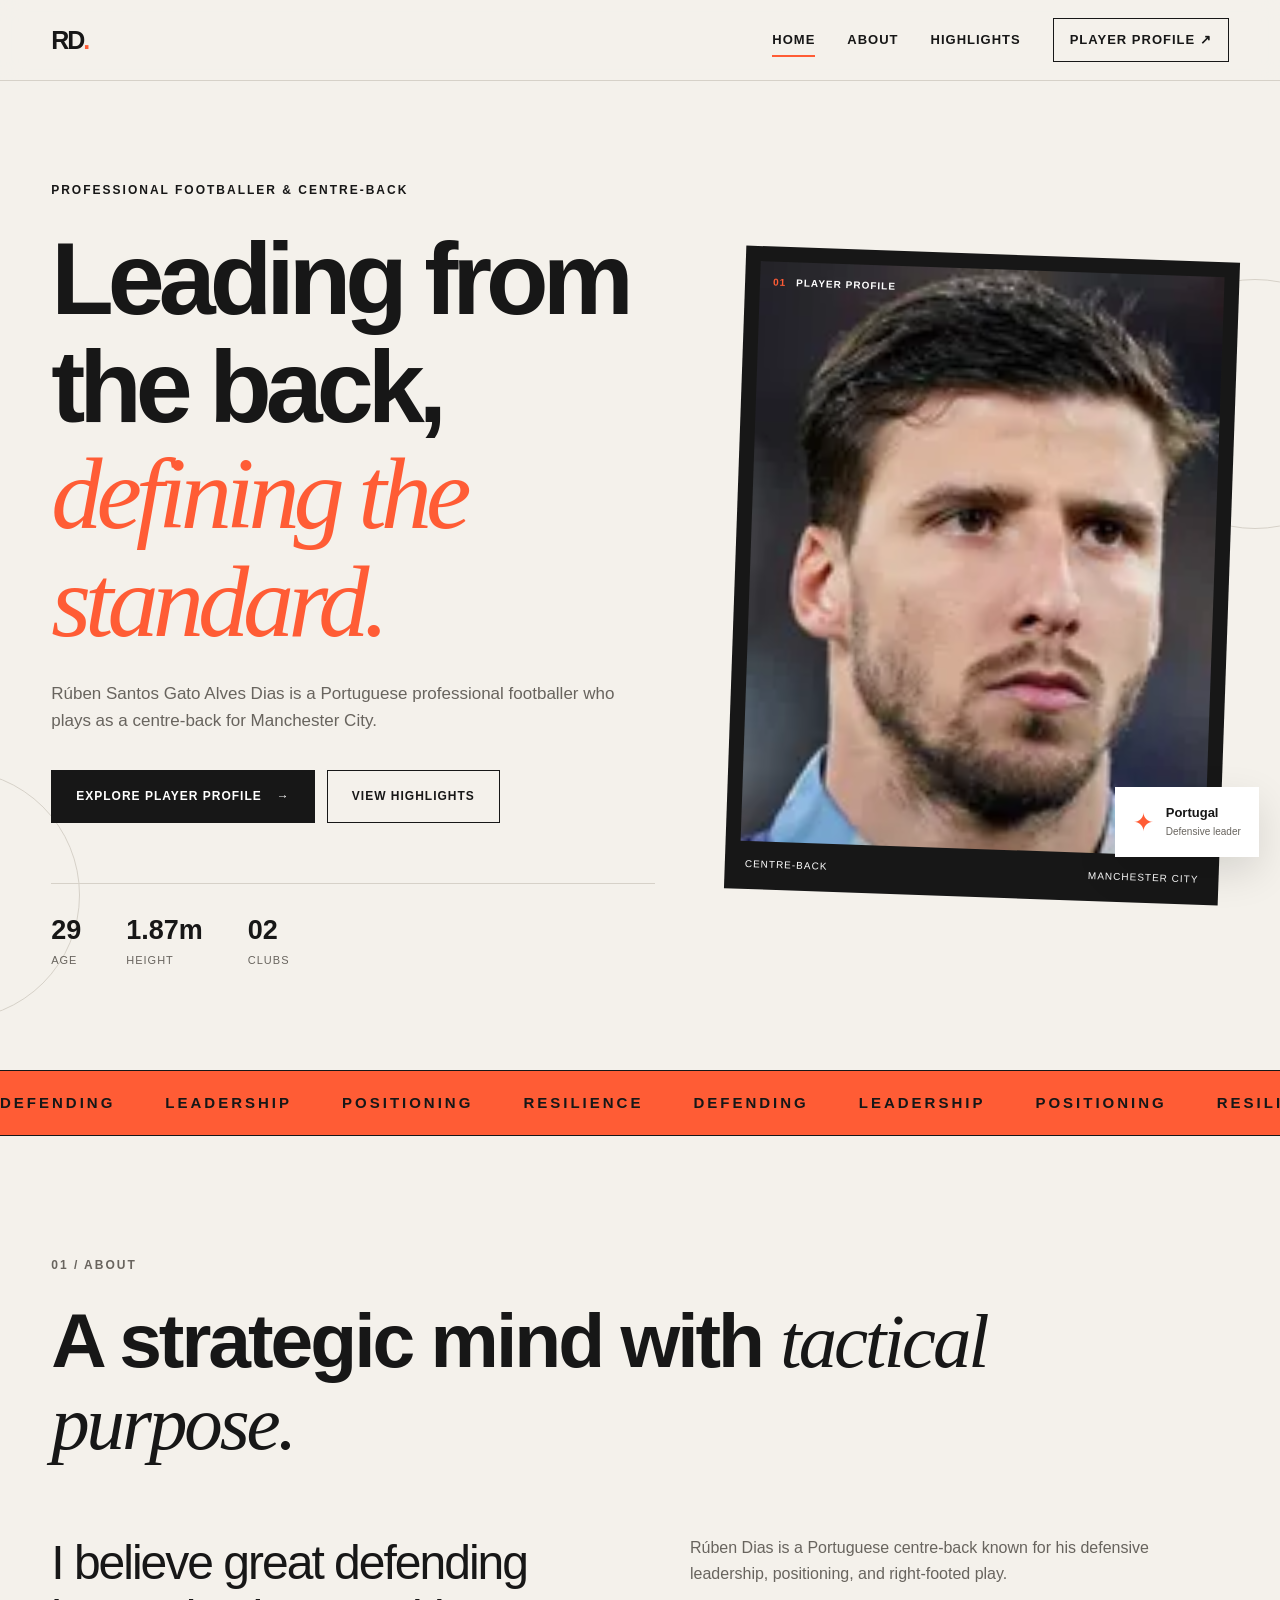
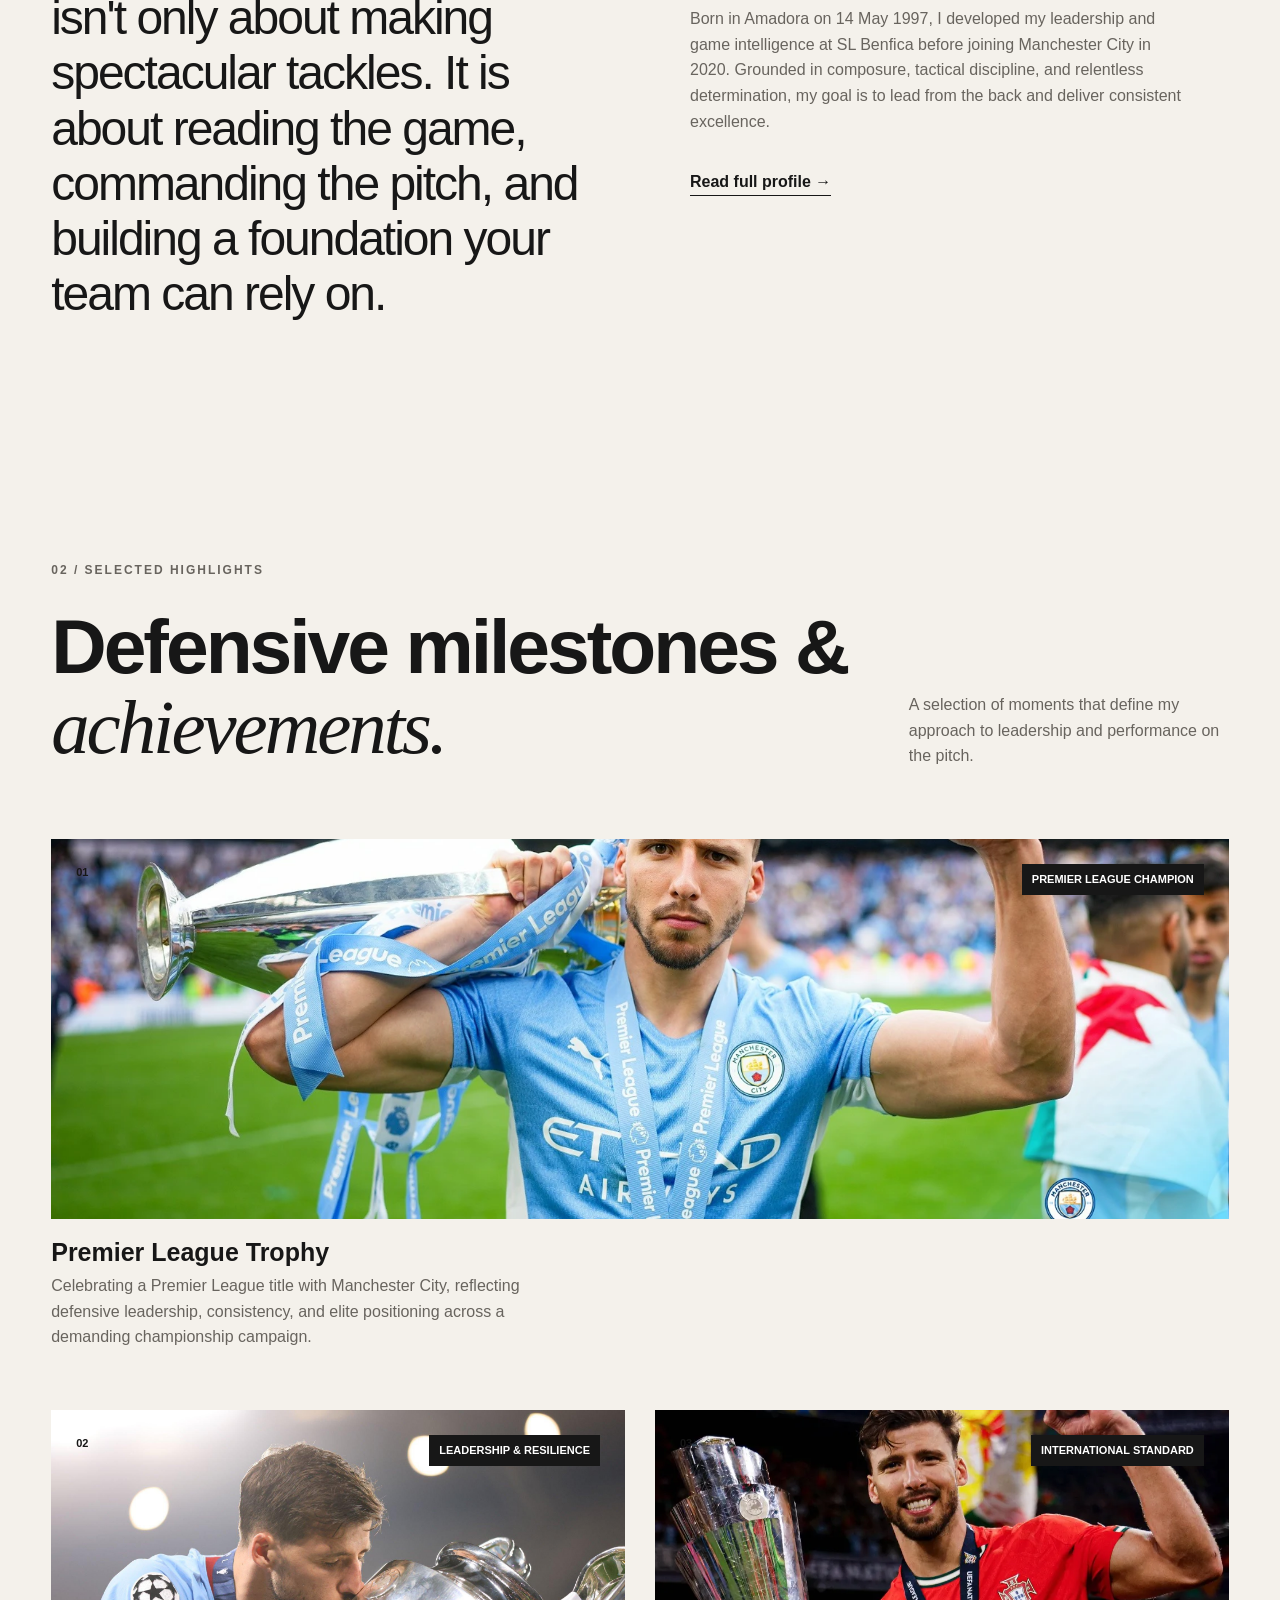
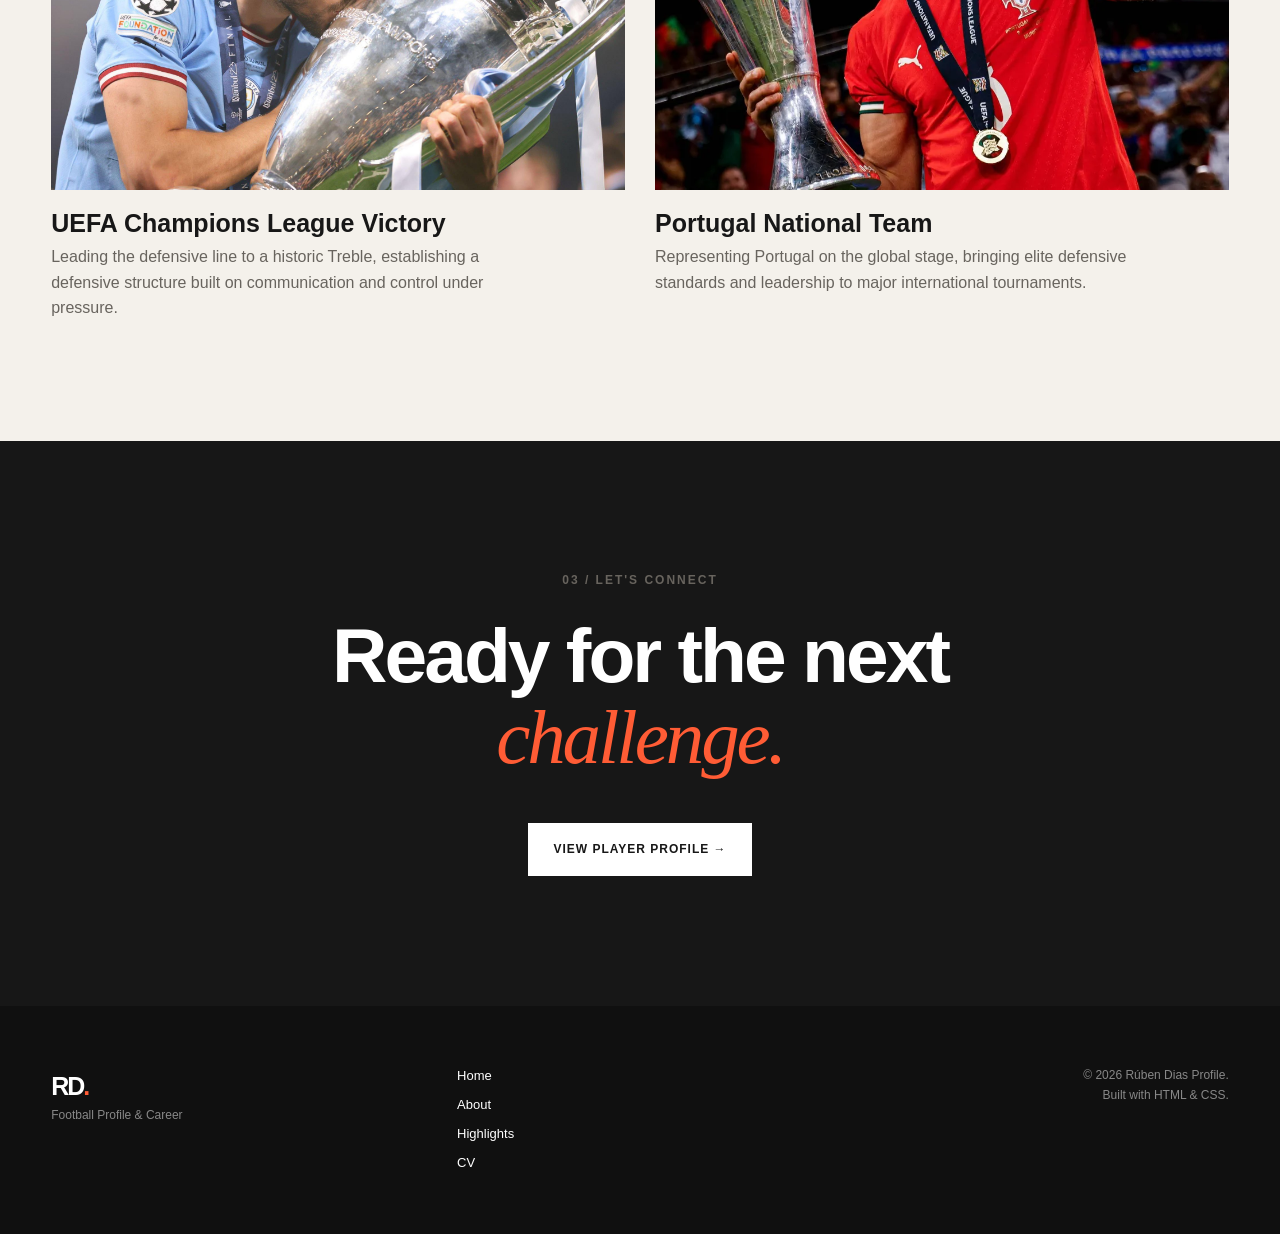
==== commit 963a0de4: "Update index.html" ====
--- a/index.html
+++ b/index.html
@@ -4,7 +4,7 @@
     <meta charset="UTF-8">
     <meta name="viewport" content="width=device-width, initial-scale=1.0">
 
-    <title>Alexandra Morgan | Creative Portfolio</title>
+    <title>Rúben Dias | Football Profile</title>
 
     <link rel="stylesheet" href="css/style.css">
 </head>
@@ -16,14 +16,14 @@
         <div class="container nav-container">
 
             <a href="index.html" class="logo">
-                AM<span>.</span>
+                RD<span>.</span>
             </a>
 
             <nav class="nav-menu">
                 <a href="index.html" class="nav-link active">Home</a>
                 <a href="#about" class="nav-link">About</a>
-                <a href="#works" class="nav-link">Works</a>
-                <a href="cv.html" class="nav-link nav-cv">Creative CV ↗</a>
+                <a href="#works" class="nav-link">Highlights</a>
+                <a href="cv.html" class="nav-link nav-cv">Player Profile ↗</a>
             </nav>
 
         </div>
@@ -43,29 +43,29 @@
                 <div class="hero-content">
 
                     <p class="eyebrow">
-                        Creative Designer & Digital Strategist
+                        Professional Footballer & Centre-Back
                     </p>
 
                     <h1>
-                        Turning ideas into
-                        <span>meaningful experiences.</span>
+                        Leading from the back,
+                        <span>defining the standard.</span>
                     </h1>
 
                     <p class="hero-description">
-                        Alexandra Morgan is a multidisciplinary creative
-                        professional who combines design, technology, and
-                        storytelling to create memorable digital experiences.
+                        Rúben Santos Gato Alves Dias is a Portuguese
+                        professional footballer who plays as a centre-back
+                        for Manchester City.
                     </p>
 
                     <div class="hero-buttons">
 
                         <a href="cv.html" class="btn btn-primary">
-                            Explore My CV
+                            Explore Player Profile
                             <span>→</span>
                         </a>
 
                         <a href="#works" class="btn btn-secondary">
-                            View Selected Works
+                            View Highlights
                         </a>
 
                     </div>
@@ -73,18 +73,18 @@
                     <div class="hero-stats">
 
                         <div class="stat">
-                            <strong>08+</strong>
-                            <span>Years Experience</span>
+                            <strong>29</strong>
+                            <span>Age</span>
                         </div>
 
                         <div class="stat">
-                            <strong>42</strong>
-                            <span>Projects Completed</span>
+                            <strong>1.87m</strong>
+                            <span>Height</span>
                         </div>
 
                         <div class="stat">
-                            <strong>12</strong>
-                            <span>Global Clients</span>
+                            <strong>02</strong>
+                            <span>Clubs</span>
                         </div>
 
                     </div>
@@ -98,17 +98,17 @@
 
                         <div class="image-label">
                             <span>01</span>
-                            Selected Profile
+                            Player Profile
                         </div>
 
                         <img
-                            src="assets/profile.avif"
-                            alt="Foto Profil CV"
+                            src="assets/ruben-dias-profile.webp"
+                            alt="Rúben Dias player profile"
                         >
 
                         <div class="image-caption">
-                            <span>Creative Direction</span>
-                            <span>Digital Experience</span>
+                            <span>Centre-Back</span>
+                            <span>Manchester City</span>
                         </div>
 
                     </div>
@@ -116,8 +116,8 @@
                     <div class="floating-card">
                         <span class="floating-icon">✦</span>
                         <div>
-                            <strong>Available</strong>
-                            <small>for creative projects</small>
+                            <strong>Portugal</strong>
+                            <small>Defensive leader</small>
                         </div>
                     </div>
 
@@ -132,14 +132,14 @@
         <section class="marquee-section">
 
             <div class="marquee">
-                <span>DESIGN</span>
-                <span>STRATEGY</span>
-                <span>CREATIVITY</span>
-                <span>STORYTELLING</span>
-                <span>DESIGN</span>
-                <span>STRATEGY</span>
-                <span>CREATIVITY</span>
-                <span>STORYTELLING</span>
+                <span>DEFENDING</span>
+                <span>LEADERSHIP</span>
+                <span>POSITIONING</span>
+                <span>RESILIENCE</span>
+                <span>DEFENDING</span>
+                <span>LEADERSHIP</span>
+                <span>POSITIONING</span>
+                <span>RESILIENCE</span>
             </div>
 
         </section>
@@ -155,8 +155,8 @@
                     <p class="section-number">01 / ABOUT</p>
 
                     <h2>
-                        A creative mind with
-                        <em>purpose.</em>
+                        A strategic mind with
+                        <em>tactical purpose.</em>
                     </h2>
 
                 </div>
@@ -167,10 +167,10 @@
                     <div class="about-intro">
 
                         <p class="large-text">
-                            I believe great design isn't only about
-                            looking beautiful. It is about creating
-                            something people can understand, remember,
-                            and connect with.
+                            I believe great defending isn't only about
+                            making spectacular tackles. It is about reading
+                            the game, commanding the pitch, and building a
+                            foundation your team can rely on.
                         </p>
 
                     </div>
@@ -179,15 +179,18 @@
                     <div class="about-description">
 
                         <p>
-                            Alexandra Morgan is a creative professional
-                            specializing in digital design, brand strategy,
-                            and visual storytelling.
+                            Rúben Dias is a Portuguese centre-back known
+                            for his defensive leadership, positioning,
+                            and right-footed play.
                         </p>
 
                         <p>
-                            Her approach combines analytical thinking with
-                            visual experimentation to transform complex
-                            ideas into simple and engaging experiences.
+                            Born in Amadora on 14 May 1997, I developed my
+                            leadership and game intelligence at SL Benfica
+                            before joining Manchester City in 2020. Grounded
+                            in composure, tactical discipline, and relentless
+                            determination, my goal is to lead from the back
+                            and deliver consistent excellence.
                         </p>
 
                         <a href="cv.html" class="text-link">
@@ -211,17 +214,17 @@
                 <div class="section-heading heading-flex">
 
                     <div>
-                        <p class="section-number">02 / SELECTED WORKS</p>
+                            <p class="section-number">02 / SELECTED HIGHLIGHTS</p>
 
                         <h2>
-                            Things I've
-                            <em>created.</em>
+                            Defensive milestones &
+                            <em>achievements.</em>
                         </h2>
                     </div>
 
                     <p class="heading-description">
-                        A selection of projects that represent my
-                        approach to design and problem solving.
+                        A selection of moments that define my approach to
+                        leadership and performance on the pitch.
                     </p>
 
                 </div>
@@ -234,15 +237,17 @@
                         <div class="work-image work-image-one">
                             <span class="work-number">01</span>
                             <span class="work-category">
-                                Brand Identity
+                                    Premier League Champion
                             </span>
                         </div>
 
                         <div class="work-info">
-                            <h3>North Studio</h3>
+                                <h3>Premier League Trophy</h3>
                             <p>
-                                Brand identity and digital experience
-                                for an independent creative studio.
+                                    Celebrating a Premier League title with
+                                    Manchester City, reflecting defensive
+                                    leadership, consistency, and elite positioning
+                                    across a demanding championship campaign.
                             </p>
                         </div>
 
@@ -254,15 +259,17 @@
                         <div class="work-image work-image-two">
                             <span class="work-number">02</span>
                             <span class="work-category">
-                                Digital Product
+                                    Leadership &amp; Resilience
                             </span>
                         </div>
 
                         <div class="work-info">
-                            <h3>Orbit Finance</h3>
+                                <h3>UEFA Champions League Victory</h3>
                             <p>
-                                A modern financial platform designed
-                                around simplicity.
+                                    Leading the defensive line to a historic
+                                    Treble, establishing a defensive structure
+                                    built on communication and control under
+                                    pressure.
                             </p>
                         </div>
 
@@ -274,15 +281,16 @@
                         <div class="work-image work-image-three">
                             <span class="work-number">03</span>
                             <span class="work-category">
-                                Art Direction
+                                    International Standard
                             </span>
                         </div>
 
                         <div class="work-info">
-                            <h3>Mono Magazine</h3>
+                                <h3>Portugal National Team</h3>
                             <p>
-                                Editorial direction for a culture
-                                and design publication.
+                                    Representing Portugal on the global stage,
+                                    bringing elite defensive standards and
+                                    leadership to major international tournaments.
                             </p>
                         </div>
 
@@ -303,13 +311,13 @@
                 <p class="section-number">03 / LET'S CONNECT</p>
 
                 <h2>
-                    Have an idea?
-                    <br>
-                    <em>Let's make it happen.</em>
+                        Ready for the next
+                        <br>
+                        <em>challenge.</em>
                 </h2>
 
                 <a href="cv.html" class="btn btn-light">
-                    Explore Creative CV →
+                        View Player Profile →
                 </a>
 
             </div>
@@ -326,24 +334,24 @@
 
             <div>
                 <a href="index.html" class="logo">
-                    AM<span>.</span>
+                        RD<span>.</span>
                 </a>
 
                 <p>
-                    Creative Portfolio & CV
+                        Football Profile &amp; Career
                 </p>
             </div>
 
             <div class="footer-links">
                 <a href="index.html">Home</a>
                 <a href="#about">About</a>
-                <a href="#works">Works</a>
+                    <a href="#works">Highlights</a>
                 <a href="cv.html">CV</a>
             </div>
 
             <div class="footer-copy">
                 <p>
-                    © 2026 Alexandra Morgan.
+                    © 2026 Rúben Dias Profile.
                 </p>
                 <p>
                     Built with HTML & CSS.
--- a/css/style.css
+++ b/css/style.css
@@ -13,7 +13,7 @@
 }
 
 body {
-    font-family: Arial, Helvetica, sans-serif;
+    font-family: "Trebuchet MS", Arial, sans-serif;
     background: #f4f1eb;
     color: #171717;
     line-height: 1.6;
@@ -351,7 +351,7 @@
     width: 100%;
     aspect-ratio: 4 / 5;
     object-fit: cover;
-    filter: grayscale(100%);
+    object-position: center top;
 }
 
 .image-label {
@@ -538,7 +538,7 @@
 
 
 /* =====================================================
-   WORKS
+    SELECTED HIGHLIGHTS
 ===================================================== */
 
 .heading-flex {
@@ -577,7 +577,7 @@
     min-height: 380px;
 
     display: flex;
-    align-items: space-between;
+    align-items: flex-start;
     justify-content: space-between;
 
     padding: 25px;
@@ -586,7 +586,7 @@
 }
 
 .work-image::after {
-    content: "VIEW PROJECT →";
+    content: "VIEW HIGHLIGHT →";
 
     position: absolute;
     right: 25px;
@@ -610,14 +610,23 @@
 
 .work-image-one {
     background: #d4d0c7;
+    background-image: url("../assets/north-studio.webp");
+    background-position: center;
+    background-size: cover;
 }
 
 .work-image-two {
     background: #c8d0c6;
+    background-image: url("../assets/orbit-finance.jpg");
+    background-position: center;
+    background-size: cover;
 }
 
 .work-image-three {
     background: #d6c2b9;
+    background-image: url("../assets/mono-magazine.webp");
+    background-position: center;
+    background-size: cover;
 }
 
 .work-number,
@@ -726,7 +735,7 @@
 
 
 /* =====================================================
-   CV HERO
+    PLAYER PROFILE HERO
 ===================================================== */
 
 .cv-hero {
@@ -753,7 +762,7 @@
     aspect-ratio: 4 / 5;
     width: 100%;
     object-fit: cover;
-    filter: grayscale(100%);
+    object-position: center top;
 }
 
 .photo-number {
@@ -820,7 +829,7 @@
 
 
 /* =====================================================
-   CV SECTION
+    PROFILE SECTION
 ===================================================== */
 
 .cv-section {
